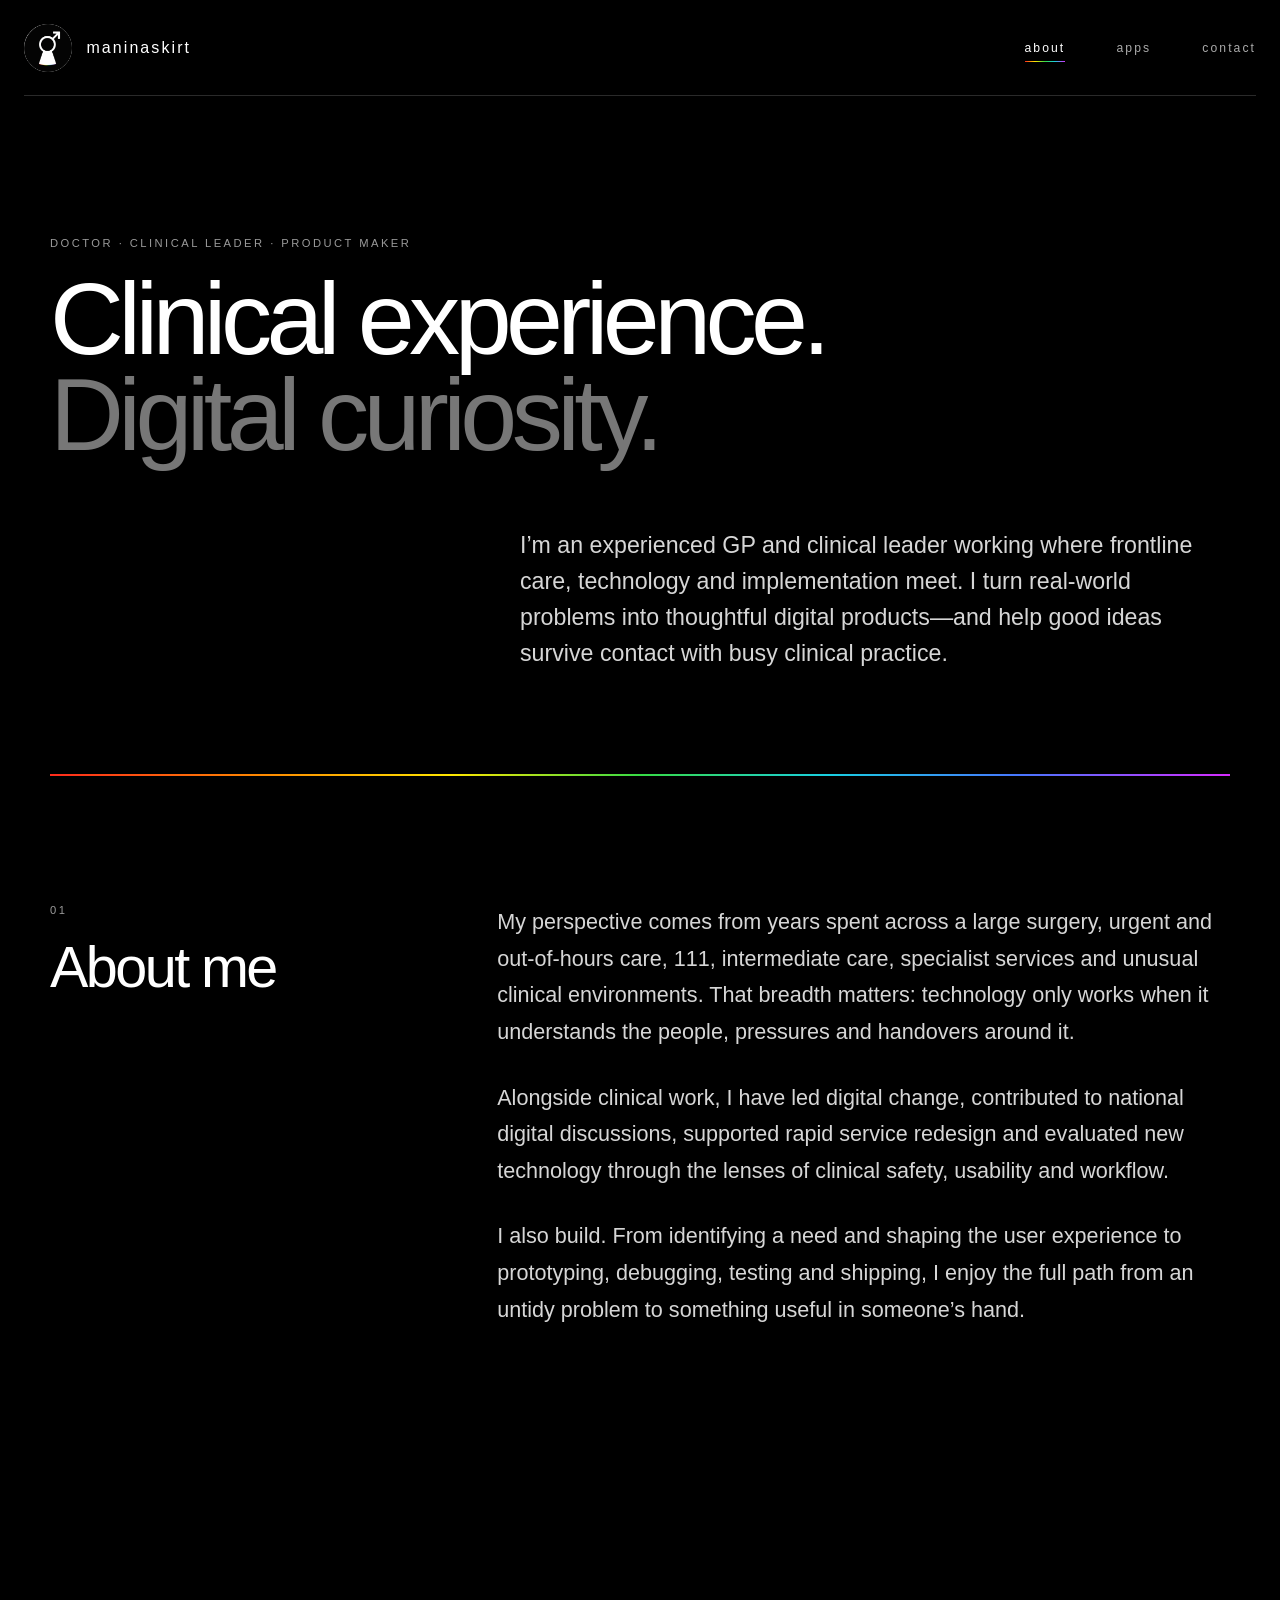
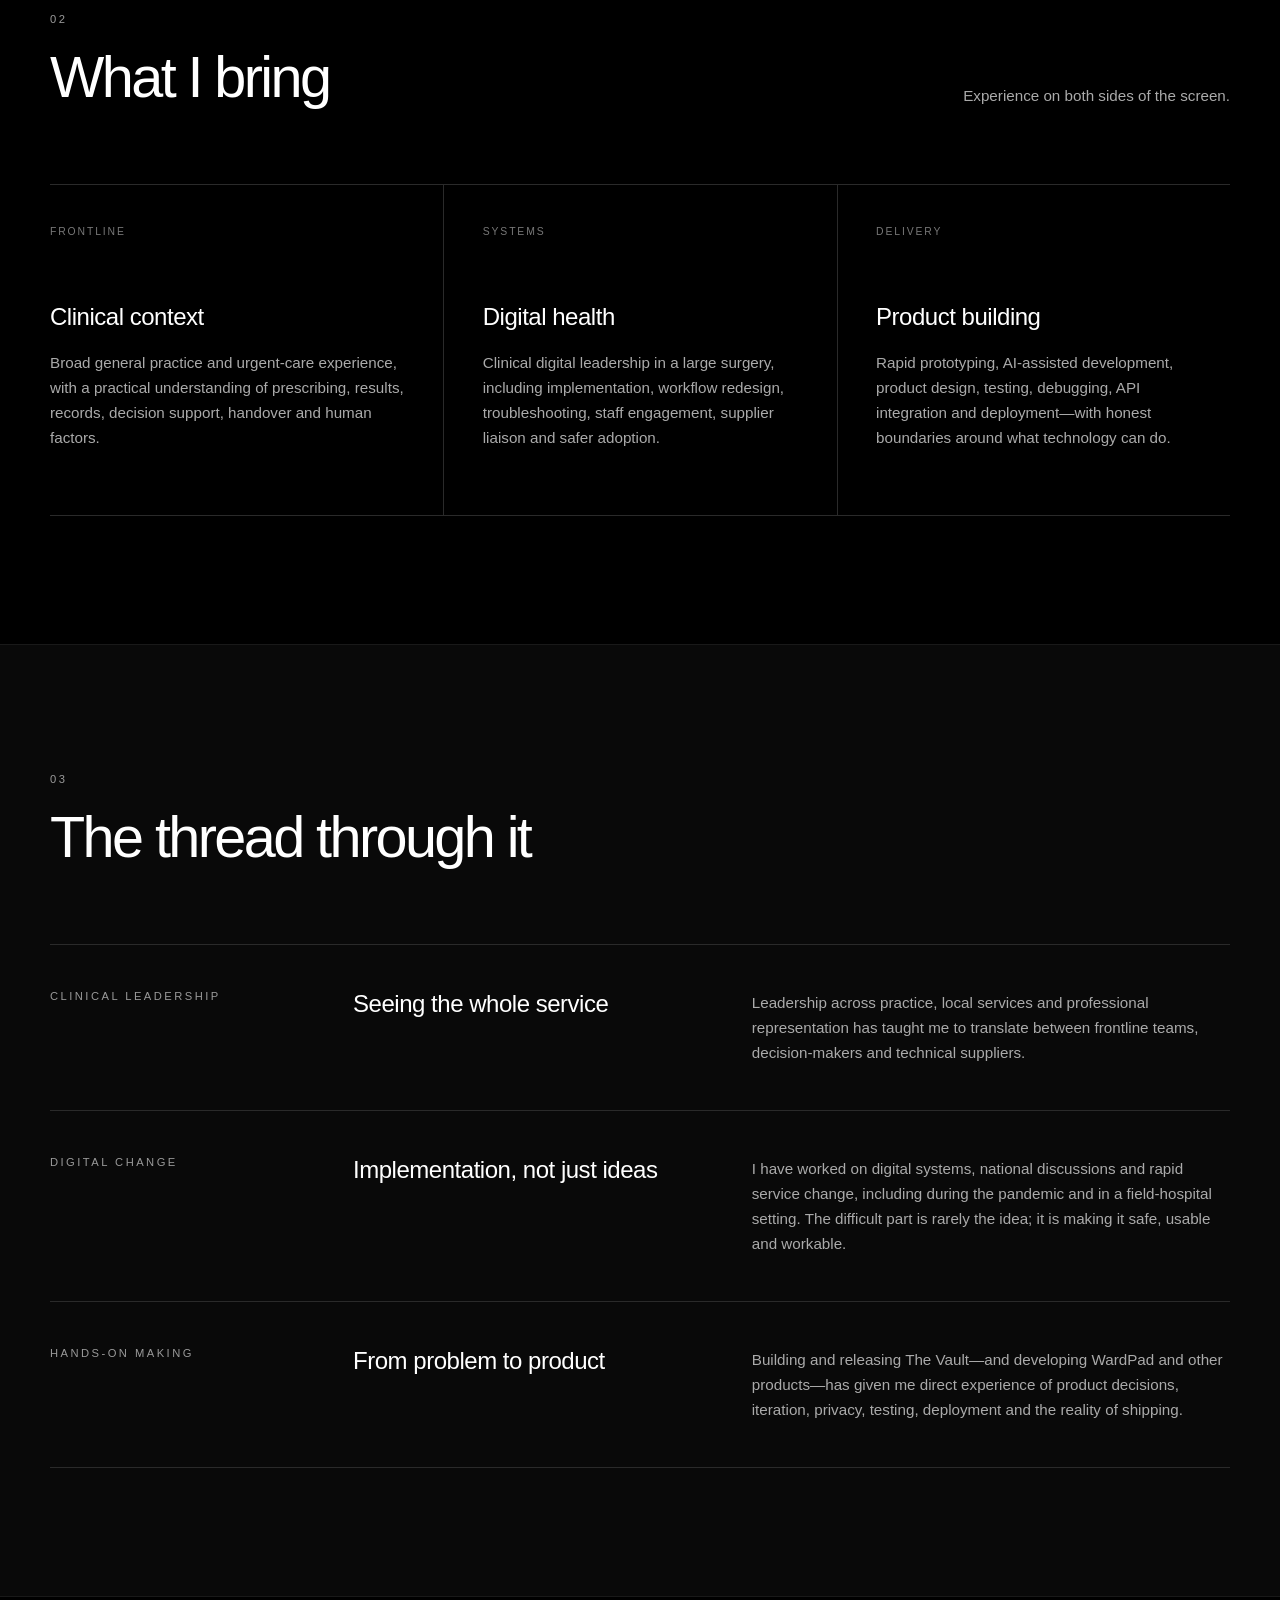
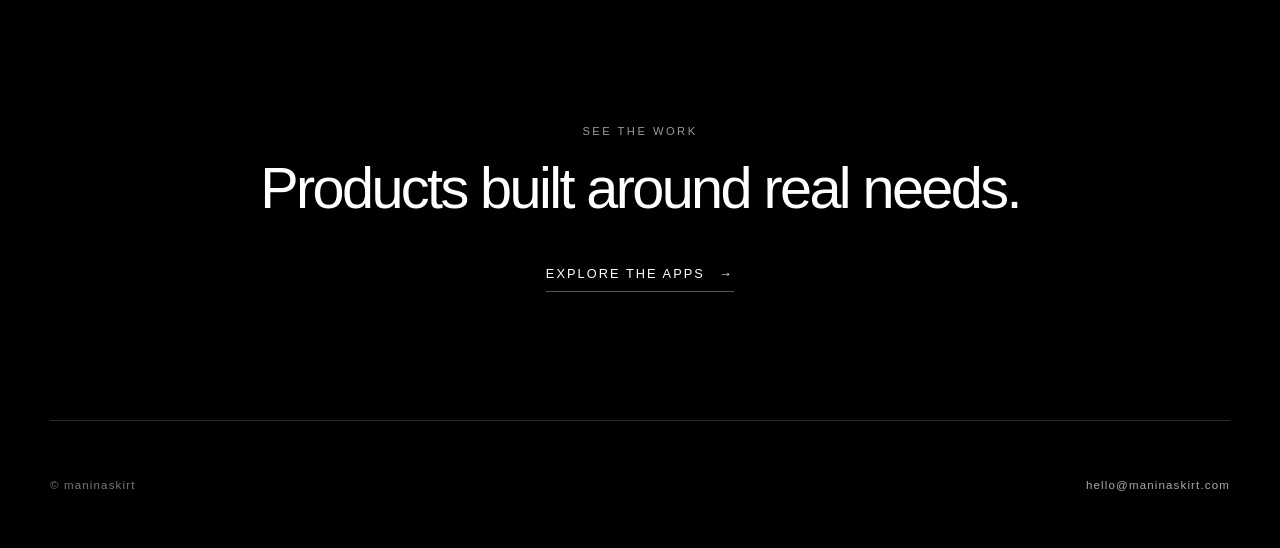
==== about/index.html @ 8af5680a "Build maninaskirt portfolio site" ====
<!doctype html>
<html lang="en">
  <head>
    <meta charset="utf-8">
    <meta name="viewport" content="width=device-width, initial-scale=1">
    <meta name="theme-color" content="#000000">
    <meta name="description" content="About Man in a Skirt — a GP, clinical leader and hands-on digital product maker.">
    <title>About — maninaskirt</title>
    <link rel="icon" href="/favicon.ico" sizes="any">
    <link rel="stylesheet" href="/styles.css">
  </head>
  <body class="site-body">
    <header class="site-header">
      <a class="brand" href="/" aria-label="Man in a Skirt home">
        <img src="/assets/logo.png" width="52" height="52" alt="">
        <span>maninaskirt</span>
      </a>
      <nav class="site-nav" aria-label="Main navigation">
        <a href="/about/" aria-current="page">about</a>
        <a href="/apps/">apps</a>
        <a href="/contact/">contact</a>
      </nav>
    </header>

    <main>
      <section class="hero page-shell">
        <p class="eyebrow">doctor · clinical leader · product maker</p>
        <h1>Clinical experience.<br><span>Digital curiosity.</span></h1>
        <p class="hero-copy">I’m an experienced GP and clinical leader working where frontline care, technology and implementation meet. I turn real-world problems into thoughtful digital products—and help good ideas survive contact with busy clinical practice.</p>
      </section>

      <div class="page-shell">
        <div class="rainbow-ribbon wide-ribbon" aria-hidden="true"></div>
      </div>

      <section class="intro-grid page-shell section-space" aria-labelledby="about-heading">
        <div>
          <p class="section-number">01</p>
          <h2 id="about-heading">About me</h2>
        </div>
        <div class="prose large-prose">
          <p>My perspective comes from years spent across a large surgery, urgent and out-of-hours care, 111, intermediate care, specialist services and unusual clinical environments. That breadth matters: technology only works when it understands the people, pressures and handovers around it.</p>
          <p>Alongside clinical work, I have led digital change, contributed to national digital discussions, supported rapid service redesign and evaluated new technology through the lenses of clinical safety, usability and workflow.</p>
          <p>I also build. From identifying a need and shaping the user experience to prototyping, debugging, testing and shipping, I enjoy the full path from an untidy problem to something useful in someone’s hand.</p>
        </div>
      </section>

      <section class="page-shell section-space" aria-labelledby="work-heading">
        <div class="section-heading">
          <div>
            <p class="section-number">02</p>
            <h2 id="work-heading">What I bring</h2>
          </div>
          <p>Experience on both sides of the screen.</p>
        </div>

        <div class="capability-grid">
          <article class="capability-card">
            <span>frontline</span>
            <h3>Clinical context</h3>
            <p>Broad general practice and urgent-care experience, with a practical understanding of prescribing, results, records, decision support, handover and human factors.</p>
          </article>
          <article class="capability-card">
            <span>systems</span>
            <h3>Digital health</h3>
            <p>Clinical digital leadership in a large surgery, including implementation, workflow redesign, troubleshooting, staff engagement, supplier liaison and safer adoption.</p>
          </article>
          <article class="capability-card">
            <span>delivery</span>
            <h3>Product building</h3>
            <p>Rapid prototyping, AI-assisted development, product design, testing, debugging, API integration and deployment—with honest boundaries around what technology can do.</p>
          </article>
        </div>
      </section>

      <section class="story-section section-space" aria-labelledby="story-heading">
        <div class="page-shell">
          <div class="section-heading">
            <div>
              <p class="section-number">03</p>
              <h2 id="story-heading">The thread through it</h2>
            </div>
          </div>

          <div class="story-list">
            <article>
              <p class="story-label">clinical leadership</p>
              <h3>Seeing the whole service</h3>
              <p>Leadership across practice, local services and professional representation has taught me to translate between frontline teams, decision-makers and technical suppliers.</p>
            </article>
            <article>
              <p class="story-label">digital change</p>
              <h3>Implementation, not just ideas</h3>
              <p>I have worked on digital systems, national discussions and rapid service change, including during the pandemic and in a field-hospital setting. The difficult part is rarely the idea; it is making it safe, usable and workable.</p>
            </article>
            <article>
              <p class="story-label">hands-on making</p>
              <h3>From problem to product</h3>
              <p>Building and releasing The Vault—and developing WardPad and other products—has given me direct experience of product decisions, iteration, privacy, testing, deployment and the reality of shipping.</p>
            </article>
          </div>
        </div>
      </section>

      <section class="cta page-shell section-space">
        <p class="eyebrow">see the work</p>
        <h2>Products built around real needs.</h2>
        <a class="text-link" href="/apps/">explore the apps <span aria-hidden="true">→</span></a>
      </section>
    </main>

    <footer class="site-footer page-shell">
      <span>© maninaskirt</span>
      <a href="mailto:hello@maninaskirt.com">hello@maninaskirt.com</a>
    </footer>
  </body>
</html>
---- styles.css ----
:root {
  color-scheme: dark;
  font-family: "Helvetica Neue", Helvetica, Arial, sans-serif;
  background: #000;
  color: #fff;
  font-synthesis: none;
  --black: #000;
  --near-black: #090909;
  --panel: #101010;
  --line: #2a2a2a;
  --muted: #aaa;
  --soft: #d6d6d6;
}

* {
  box-sizing: border-box;
}

html {
  min-height: 100%;
  margin: 0;
  background: var(--black);
  scroll-behavior: smooth;
}

body {
  min-height: 100svh;
  margin: 0;
  overflow-x: hidden;
  background: var(--black);
  color: #fff;
}

img {
  max-width: 100%;
}

a {
  color: inherit;
}

button,
input,
textarea {
  font: inherit;
}

a:focus-visible,
button:focus-visible,
input:focus-visible,
textarea:focus-visible {
  outline: 2px solid #39d7d9;
  outline-offset: 4px;
}

.landing-body {
  display: grid;
  place-items: center;
}

.holding-page {
  width: min(84vw, 44rem);
  display: flex;
  flex-direction: column;
  align-items: center;
  padding: clamp(3rem, 8vh, 7rem) 0;
  text-align: center;
}

.logo {
  width: clamp(9rem, 24vw, 13rem);
  height: auto;
  display: block;
  border-radius: 50%;
}

.landing-title {
  margin: clamp(2rem, 5vh, 3.5rem) 0 0;
  font-size: clamp(2.4rem, 8.2vw, 5.6rem);
  font-weight: 300;
  line-height: 1;
  letter-spacing: 0.12em;
  text-indent: 0.12em;
}

.rainbow-ribbon {
  width: 100%;
  height: 2px;
  margin-top: clamp(1.5rem, 3.5vh, 2.4rem);
  background: linear-gradient(90deg, #ff2b1c 0%, #ff8a00 18%, #ffe600 34%, #37db45 50%, #19cfe2 66%, #4777ff 82%, #d72cff 100%);
}

.enter-button {
  min-width: 9.5rem;
  margin-top: clamp(1.6rem, 4vh, 2.5rem);
  border: 1px solid #6f6f6f;
  border-radius: 999px;
  padding: 0.8rem 1.8rem;
  color: #fff;
  text-decoration: none;
  font-size: 0.86rem;
  font-weight: 400;
  line-height: 1;
  letter-spacing: 0.32em;
  text-indent: 0.32em;
  text-transform: lowercase;
  transition: color 180ms ease, background 180ms ease, border-color 180ms ease;
}

.enter-button:hover {
  border-color: #fff;
  background: #fff;
  color: #000;
}

.page-shell {
  width: min(1180px, calc(100% - 3rem));
  margin-inline: auto;
}

.site-header {
  width: min(1280px, calc(100% - 3rem));
  min-height: 6rem;
  display: flex;
  align-items: center;
  justify-content: space-between;
  gap: 2rem;
  margin-inline: auto;
  border-bottom: 1px solid var(--line);
}

.brand {
  display: inline-flex;
  align-items: center;
  gap: 0.9rem;
  color: #fff;
  text-decoration: none;
}

.brand img {
  width: 3rem;
  height: 3rem;
  border-radius: 50%;
}

.brand span {
  font-size: 1rem;
  font-weight: 300;
  letter-spacing: 0.13em;
}

.site-nav {
  display: flex;
  gap: clamp(1.3rem, 4vw, 3.4rem);
}

.site-nav a {
  position: relative;
  padding: 1rem 0;
  color: var(--muted);
  text-decoration: none;
  font-size: 0.76rem;
  letter-spacing: 0.17em;
  text-transform: lowercase;
}

.site-nav a:hover,
.site-nav a[aria-current="page"] {
  color: #fff;
}

.site-nav a[aria-current="page"]::after {
  position: absolute;
  right: 0;
  bottom: 0.55rem;
  left: 0;
  height: 1px;
  background: linear-gradient(90deg, #ff2b1c, #ffe600, #37db45, #19cfe2, #d72cff);
  content: "";
}

.hero {
  padding-top: clamp(5rem, 11vw, 9rem);
  padding-bottom: clamp(4rem, 8vw, 7rem);
}

.compact-hero {
  padding-bottom: clamp(2rem, 5vw, 4rem);
}

.eyebrow,
.section-number,
.story-label,
.app-kicker {
  margin: 0 0 1.4rem;
  color: #9a9a9a;
  font-size: 0.7rem;
  font-weight: 500;
  letter-spacing: 0.22em;
  text-transform: uppercase;
}

.hero h1,
.contact-intro h1 {
  max-width: 1050px;
  margin: 0;
  font-size: clamp(3rem, 8vw, 7.6rem);
  font-weight: 200;
  line-height: 0.94;
  letter-spacing: -0.055em;
}

.hero h1 span,
.contact-intro h1 span {
  color: #777;
}

.hero-copy {
  max-width: 710px;
  margin: clamp(2.4rem, 5vw, 4.5rem) 0 0 auto;
  color: var(--soft);
  font-size: clamp(1.1rem, 2vw, 1.45rem);
  font-weight: 300;
  line-height: 1.55;
}

.wide-ribbon {
  margin: 0;
}

.section-space {
  padding-top: clamp(5rem, 10vw, 9rem);
  padding-bottom: clamp(5rem, 10vw, 9rem);
}

.intro-grid {
  display: grid;
  grid-template-columns: minmax(200px, 0.8fr) minmax(0, 1.7fr);
  gap: clamp(3rem, 8vw, 8rem);
}

.intro-grid h2,
.section-heading h2,
.cta h2 {
  margin: 0;
  font-size: clamp(2rem, 4.5vw, 4.2rem);
  font-weight: 250;
  line-height: 1.04;
  letter-spacing: -0.045em;
}

.prose p {
  margin: 0 0 1.8rem;
  color: var(--soft);
  font-weight: 300;
  line-height: 1.7;
}

.large-prose p {
  font-size: clamp(1.05rem, 1.8vw, 1.35rem);
}

.section-heading {
  display: flex;
  align-items: flex-end;
  justify-content: space-between;
  gap: 3rem;
  margin-bottom: clamp(2.5rem, 6vw, 5rem);
}

.section-heading > p {
  max-width: 360px;
  margin: 0;
  color: var(--muted);
  font-size: 0.95rem;
  line-height: 1.5;
  text-align: right;
}

.capability-grid {
  display: grid;
  grid-template-columns: repeat(3, 1fr);
  border-top: 1px solid var(--line);
  border-bottom: 1px solid var(--line);
}

.capability-card {
  min-height: 330px;
  padding: 2.2rem clamp(1.5rem, 3vw, 2.6rem) 2.6rem 0;
}

.capability-card + .capability-card {
  border-left: 1px solid var(--line);
  padding-left: clamp(1.5rem, 3vw, 2.6rem);
}

.capability-card span {
  color: #777;
  font-size: 0.65rem;
  letter-spacing: 0.18em;
  text-transform: uppercase;
}

.capability-card h3,
.story-list h3,
.development-card h3 {
  margin: 4rem 0 1.2rem;
  font-size: 1.5rem;
  font-weight: 350;
  letter-spacing: -0.02em;
}

.capability-card p,
.story-list article > p:last-child,
.development-card > p {
  margin: 0;
  color: var(--muted);
  font-size: 0.95rem;
  line-height: 1.65;
}

.story-section,
.development-section {
  background: var(--near-black);
  border-top: 1px solid #191919;
  border-bottom: 1px solid #191919;
}

.story-list {
  border-top: 1px solid var(--line);
}

.story-list article {
  display: grid;
  grid-template-columns: 0.8fr 1.1fr 1.5fr;
  gap: 3rem;
  align-items: start;
  padding: 2.8rem 0;
  border-bottom: 1px solid var(--line);
}

.story-list .story-label,
.story-list h3 {
  margin: 0;
}

.cta {
  text-align: center;
}

.text-link {
  display: inline-flex;
  gap: 0.9rem;
  align-items: center;
  margin-top: 2.5rem;
  border-bottom: 1px solid #555;
  padding: 0.4rem 0 0.65rem;
  color: #fff;
  text-decoration: none;
  font-size: 0.8rem;
  letter-spacing: 0.16em;
  text-transform: uppercase;
}

.text-link span {
  transition: transform 180ms ease;
}

.text-link:hover span {
  transform: translateX(0.35rem);
}

.site-footer {
  min-height: 8rem;
  display: flex;
  align-items: center;
  justify-content: space-between;
  gap: 2rem;
  border-top: 1px solid var(--line);
  color: #777;
  font-size: 0.72rem;
  letter-spacing: 0.1em;
}

.site-footer a {
  color: #aaa;
  text-decoration: none;
}

.release-heading {
  align-items: center;
}

.status {
  display: inline-flex;
  align-items: center;
  width: fit-content;
  border: 1px solid #444;
  border-radius: 999px;
  padding: 0.45rem 0.7rem;
  color: #aaa;
  font-size: 0.58rem;
  font-style: normal;
  font-weight: 600;
  letter-spacing: 0.13em;
  text-transform: uppercase;
}

.status-live {
  border-color: #356b45;
  color: #73db91;
}

.status-live::before {
  width: 0.42rem;
  height: 0.42rem;
  margin-right: 0.45rem;
  border-radius: 50%;
  background: #73db91;
  box-shadow: 0 0 12px #73db91;
  content: "";
}

.featured-app {
  display: grid;
  grid-template-columns: minmax(300px, 0.8fr) minmax(420px, 1.4fr);
  gap: clamp(3rem, 7vw, 7rem);
  align-items: center;
}

.app-icon {
  width: 5.2rem;
  height: 5.2rem;
  flex: 0 0 auto;
  border-radius: 22%;
  object-fit: cover;
}

.app-icon-large {
  width: clamp(7rem, 12vw, 9.5rem);
  height: clamp(7rem, 12vw, 9.5rem);
  margin-bottom: 2.5rem;
}

.app-kicker {
  color: #fff;
}

.featured-copy h3 {
  max-width: 510px;
  margin: 0 0 1.6rem;
  font-size: clamp(2.1rem, 4vw, 3.7rem);
  font-weight: 250;
  line-height: 1.05;
  letter-spacing: -0.045em;
}

.featured-copy > p:last-of-type {
  max-width: 520px;
  margin: 0;
  color: var(--muted);
  font-size: 1rem;
  line-height: 1.65;
}

.button-row {
  display: flex;
  flex-wrap: wrap;
  gap: 0.8rem;
  margin-top: 2.2rem;
}

.primary-button,
.secondary-button {
  display: inline-flex;
  align-items: center;
  justify-content: center;
  min-height: 3rem;
  border-radius: 999px;
  padding: 0.85rem 1.35rem;
  text-decoration: none;
  font-size: 0.72rem;
  font-weight: 600;
  letter-spacing: 0.1em;
  text-transform: uppercase;
  cursor: pointer;
}

.primary-button {
  border: 1px solid #fff;
  background: #fff;
  color: #000;
}

.primary-button:hover {
  background: #dcdcdc;
}

.secondary-button {
  border: 1px solid #555;
  color: #fff;
}

.secondary-button:hover {
  border-color: #fff;
}

figure {
  margin: 0;
}

.product-shot {
  overflow: hidden;
  border: 1px solid #272727;
  border-radius: 1.8rem;
  background: #0d1510;
}

.product-shot img {
  width: 100%;
  display: block;
}

.product-shot figcaption,
.mini-shot figcaption {
  padding: 1rem 1.2rem;
  color: #777;
  font-size: 0.64rem;
  letter-spacing: 0.12em;
  text-transform: uppercase;
}

.development-grid {
  display: grid;
  grid-template-columns: repeat(3, 1fr);
  gap: 1rem;
}

.development-card {
  min-width: 0;
  display: flex;
  flex-direction: column;
  border: 1px solid var(--line);
  border-radius: 1.2rem;
  padding: clamp(1.3rem, 2.5vw, 2rem);
  background: #0d0d0d;
}

.app-card-heading {
  display: flex;
  align-items: center;
  gap: 1.2rem;
}

.app-card-heading h3 {
  margin: 0.8rem 0 0;
}

.development-card > p {
  min-height: 8rem;
  margin: 2rem 0;
}

.mini-shot,
.concept-panel {
  min-height: 220px;
  margin-top: auto;
  overflow: hidden;
  border: 1px solid #282828;
  border-radius: 0.8rem;
  background: #080808;
}

.portrait-shot {
  max-height: 280px;
}

.portrait-shot img {
  width: 100%;
  display: block;
  transform: translateY(-2%);
}

.concept-panel {
  display: flex;
  flex-direction: column;
  justify-content: center;
  padding: 1.4rem;
  font-family: ui-monospace, SFMono-Regular, Menlo, monospace;
}

.concept-panel > span {
  margin-bottom: 1.2rem;
  color: #777;
  font-size: 0.62rem;
  letter-spacing: 0.15em;
}

.concept-panel > strong {
  font-size: clamp(1.1rem, 2vw, 1.5rem);
  font-weight: 500;
}

.concept-panel > div {
  display: flex;
  align-items: center;
  justify-content: space-between;
  gap: 1rem;
  margin-top: 2rem;
  border-top: 1px solid #333;
  padding-top: 1rem;
}

.concept-panel b {
  font-size: 1.7rem;
}

.concept-panel em {
  font-size: 0.62rem;
  font-style: normal;
  letter-spacing: 0.08em;
}

.destination-concept {
  background: #020202;
  color: #f5f5f5;
}

.destination-concept em {
  color: #39d7d9;
}

.cockpit-concept {
  border-color: #203646;
  background: linear-gradient(145deg, #101e2a, #071018);
  color: #edf6f8;
}

.cockpit-concept strong,
.cockpit-concept b,
.cockpit-concept em {
  color: #5ff4dc;
}

.msfs-icon {
  border: 1px solid #27515a;
  background: #071018;
}

.contact-layout {
  min-height: calc(100svh - 6rem);
  display: grid;
  grid-template-columns: 0.9fr 1.1fr;
  gap: clamp(4rem, 10vw, 10rem);
  align-items: center;
  padding-top: clamp(4rem, 8vw, 7rem);
  padding-bottom: clamp(5rem, 10vw, 9rem);
}

.contact-intro h1 {
  font-size: clamp(3.4rem, 7.5vw, 6.7rem);
}

.contact-intro > p:last-child {
  max-width: 480px;
  margin: 2.5rem 0 0;
  color: var(--muted);
  font-size: 1.05rem;
  line-height: 1.65;
}

.contact-form {
  display: grid;
  gap: 1.4rem;
  border: 1px solid var(--line);
  border-radius: 1.4rem;
  padding: clamp(1.4rem, 4vw, 3rem);
  background: var(--near-black);
}

.field-pair {
  display: grid;
  grid-template-columns: 1fr 1fr;
  gap: 1rem;
}

.contact-form label {
  display: grid;
  gap: 0.65rem;
}

.contact-form label span {
  color: #888;
  font-size: 0.64rem;
  letter-spacing: 0.16em;
  text-transform: uppercase;
}

.contact-form input,
.contact-form textarea {
  width: 100%;
  border: 0;
  border-bottom: 1px solid #444;
  border-radius: 0;
  padding: 0.7rem 0.2rem 0.9rem;
  background: transparent;
  color: #fff;
  resize: vertical;
}

.contact-form input:focus,
.contact-form textarea:focus {
  border-color: #fff;
  outline: 0;
}

.form-button {
  width: fit-content;
  margin-top: 0.6rem;
}

.form-note {
  margin: 0;
  color: #707070;
  font-size: 0.72rem;
  line-height: 1.5;
}

.direct-email {
  padding: clamp(4rem, 9vw, 8rem) 0;
  background: #fff;
  color: #000;
  text-align: center;
}

.direct-email p {
  margin: 0 0 1rem;
  color: #666;
  font-size: 0.68rem;
  letter-spacing: 0.16em;
  text-transform: uppercase;
}

.direct-email a {
  font-size: clamp(1.5rem, 5vw, 4.5rem);
  font-weight: 250;
  letter-spacing: -0.04em;
  text-decoration: none;
}

@media (max-width: 900px) {
  .intro-grid,
  .featured-app,
  .contact-layout {
    grid-template-columns: 1fr;
  }

  .capability-grid,
  .development-grid {
    grid-template-columns: 1fr;
  }

  .capability-card {
    min-height: 0;
    padding: 2.4rem 0;
  }

  .capability-card + .capability-card {
    border-top: 1px solid var(--line);
    border-left: 0;
    padding-left: 0;
  }

  .capability-card h3 {
    margin-top: 2.6rem;
  }

  .story-list article {
    grid-template-columns: 0.65fr 1fr 1.4fr;
    gap: 1.5rem;
  }

  .featured-app {
    gap: 4rem;
  }

  .development-card > p {
    min-height: 0;
  }

  .portrait-shot {
    max-height: 390px;
  }

  .contact-layout {
    min-height: auto;
  }
}

@media (max-width: 620px) {
  .page-shell,
  .site-header {
    width: min(100% - 2rem, 1180px);
  }

  .site-header {
    min-height: 8rem;
    flex-direction: column;
    justify-content: center;
    gap: 0.15rem;
    padding: 1rem 0;
  }

  .site-nav {
    width: 100%;
    justify-content: center;
  }

  .brand img {
    width: 2.5rem;
    height: 2.5rem;
  }

  .hero {
    padding-top: 4.5rem;
  }

  .hero-copy {
    margin-left: 0;
  }

  .section-heading {
    display: block;
  }

  .section-heading > p {
    margin-top: 1.3rem;
    text-align: left;
  }

  .story-list article {
    grid-template-columns: 1fr;
    gap: 1rem;
  }

  .story-list h3 {
    font-size: 1.35rem;
  }

  .field-pair {
    grid-template-columns: 1fr;
  }

  .site-footer {
    min-height: 7rem;
    flex-direction: column;
    justify-content: center;
    gap: 0.8rem;
  }

  .button-row,
  .button-row a,
  .form-button {
    width: 100%;
  }

  .development-card {
    padding: 1.3rem;
  }

  .app-icon {
    width: 4.4rem;
    height: 4.4rem;
  }
}

@media (max-width: 36rem) {
  .holding-page {
    width: min(82vw, 28rem);
  }

  .landing-title {
    font-size: clamp(2rem, 10.8vw, 3.4rem);
    letter-spacing: 0.08em;
    text-indent: 0.08em;
  }
}

@media (prefers-reduced-motion: reduce) {
  *,
  *::before,
  *::after {
    scroll-behavior: auto !important;
    transition: none !important;
  }
}
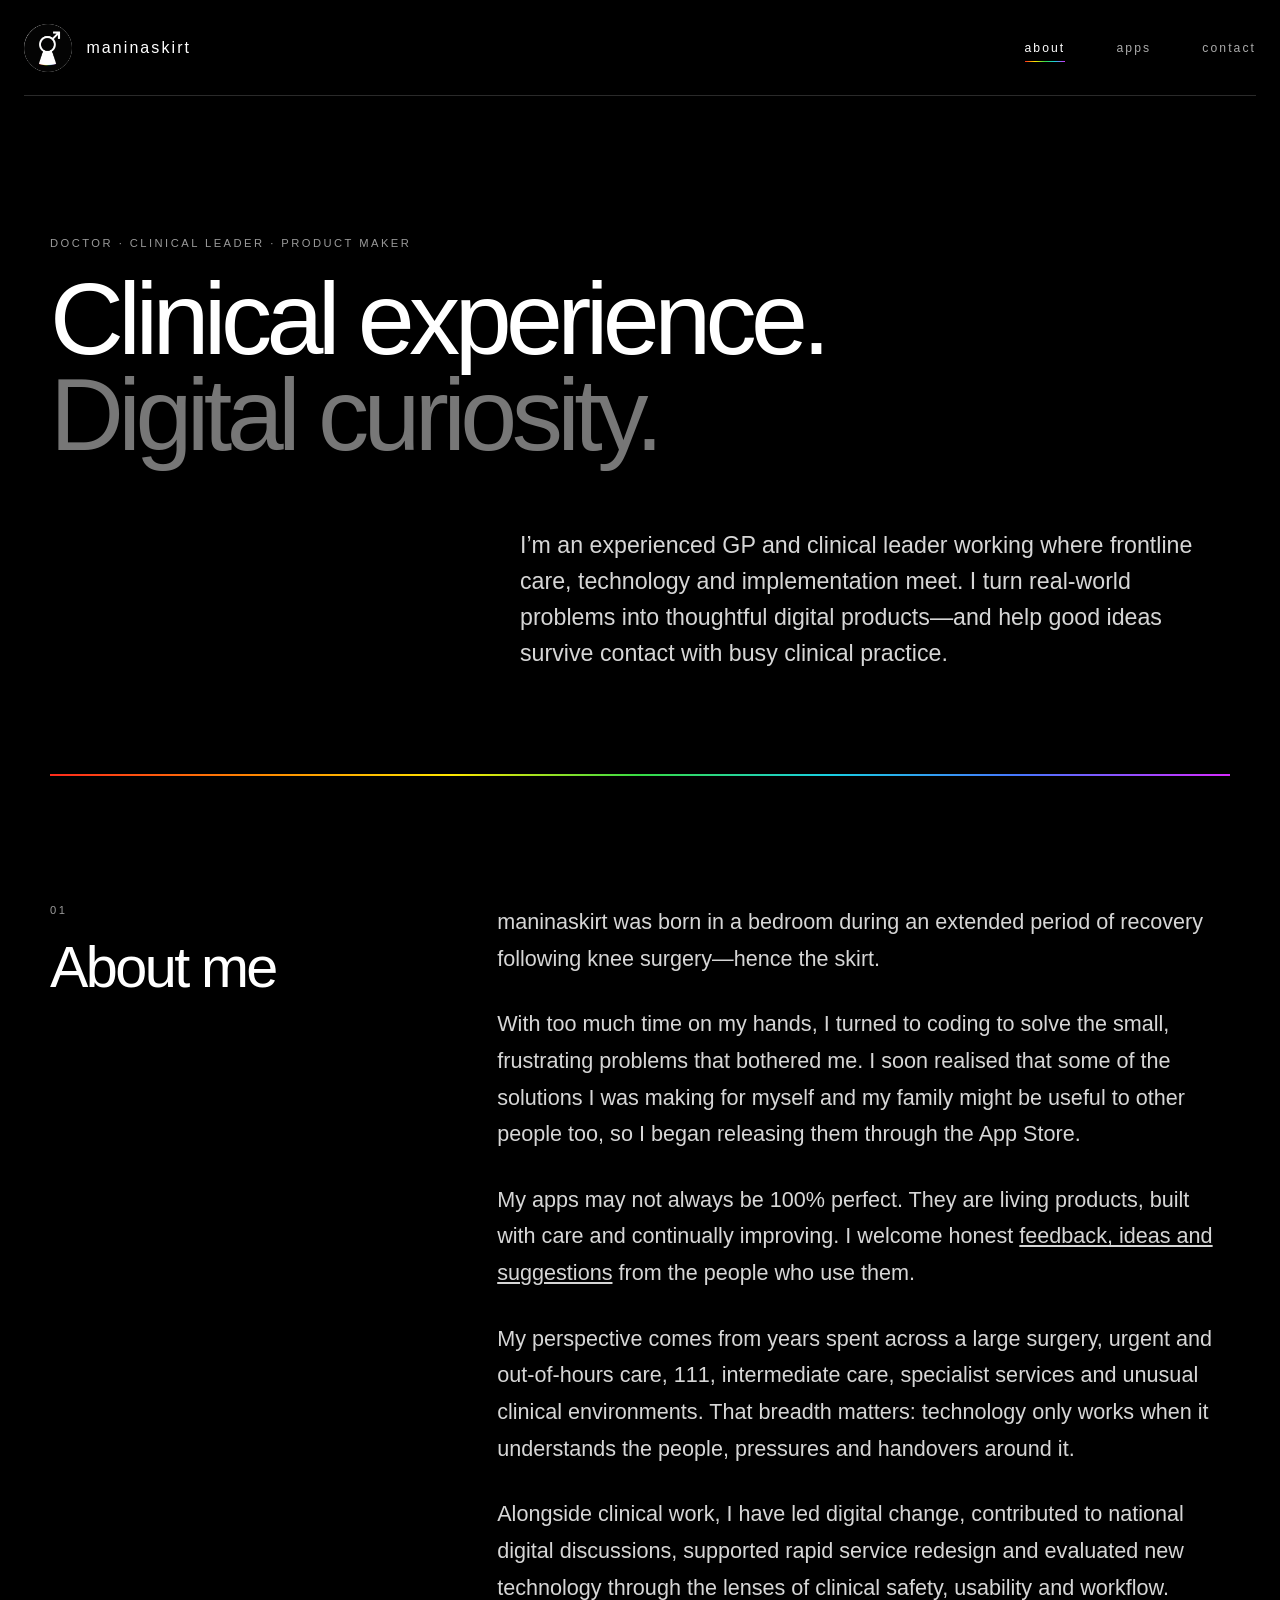
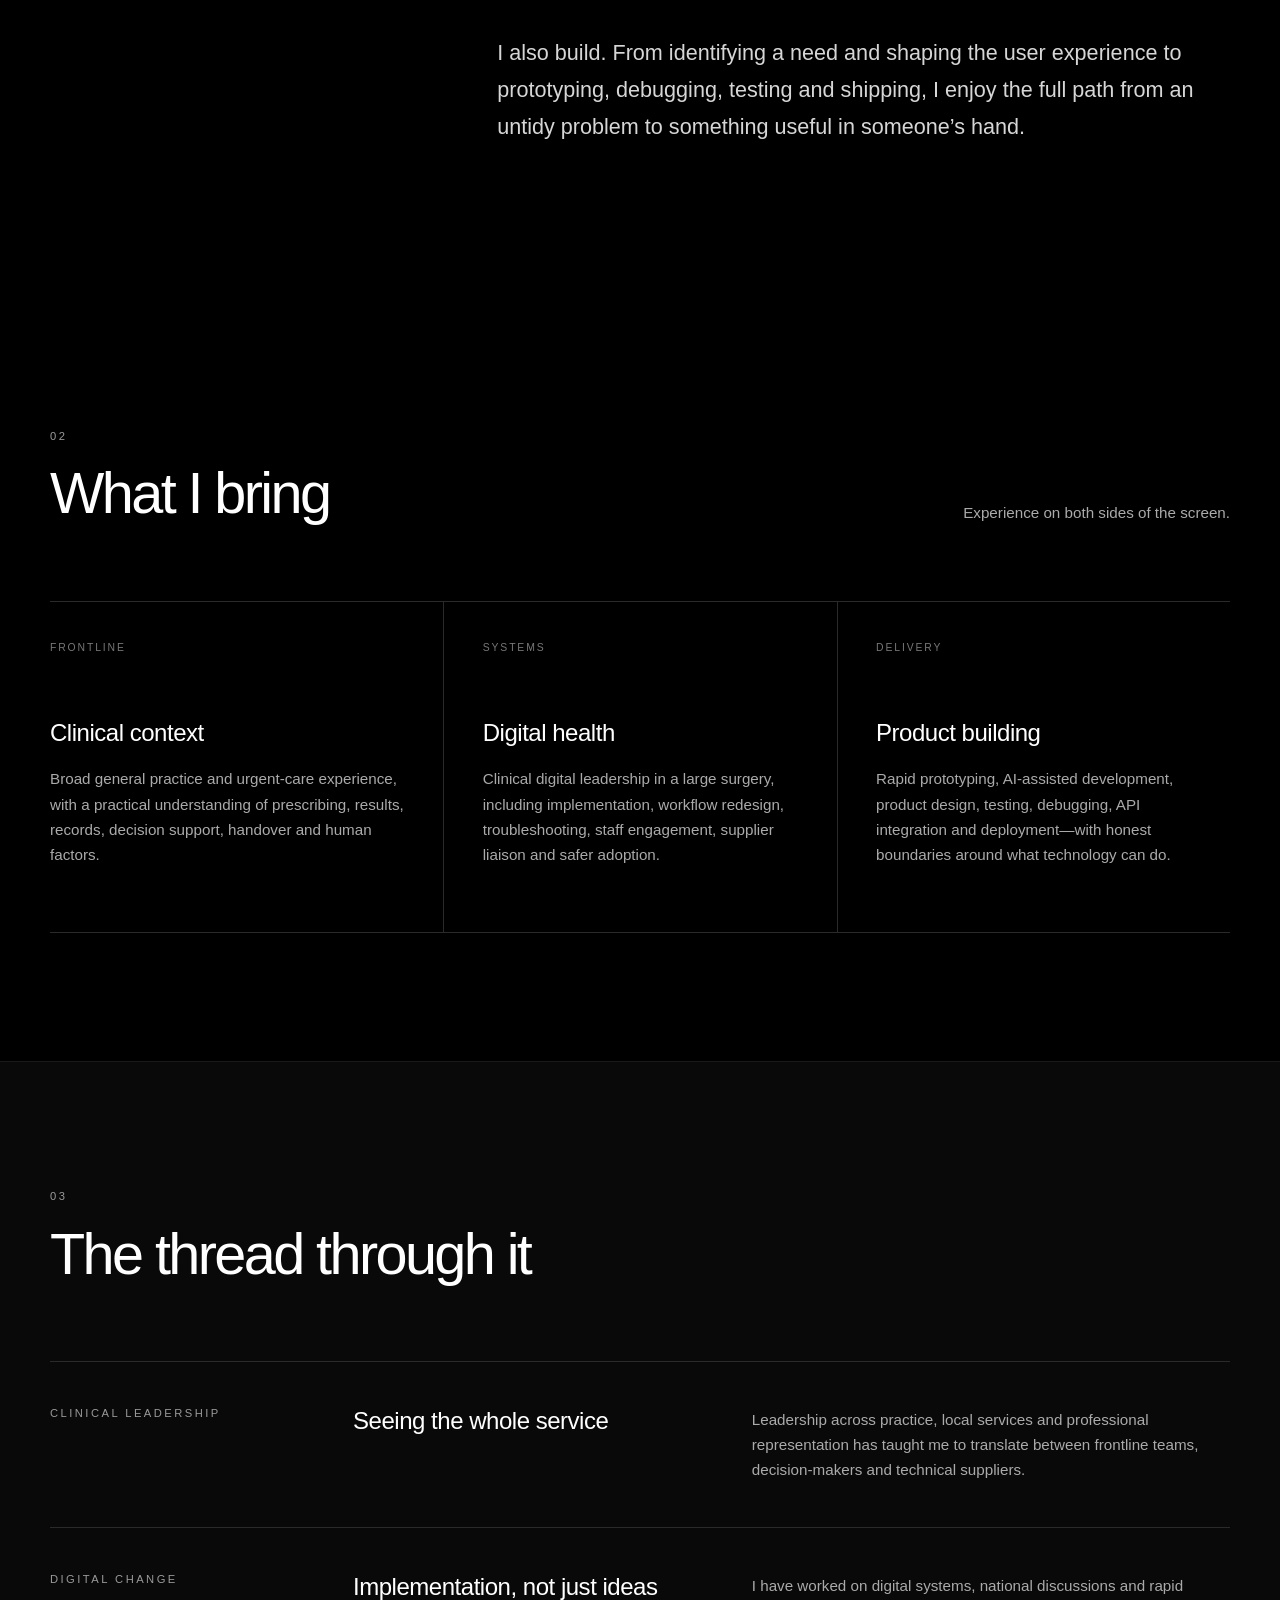
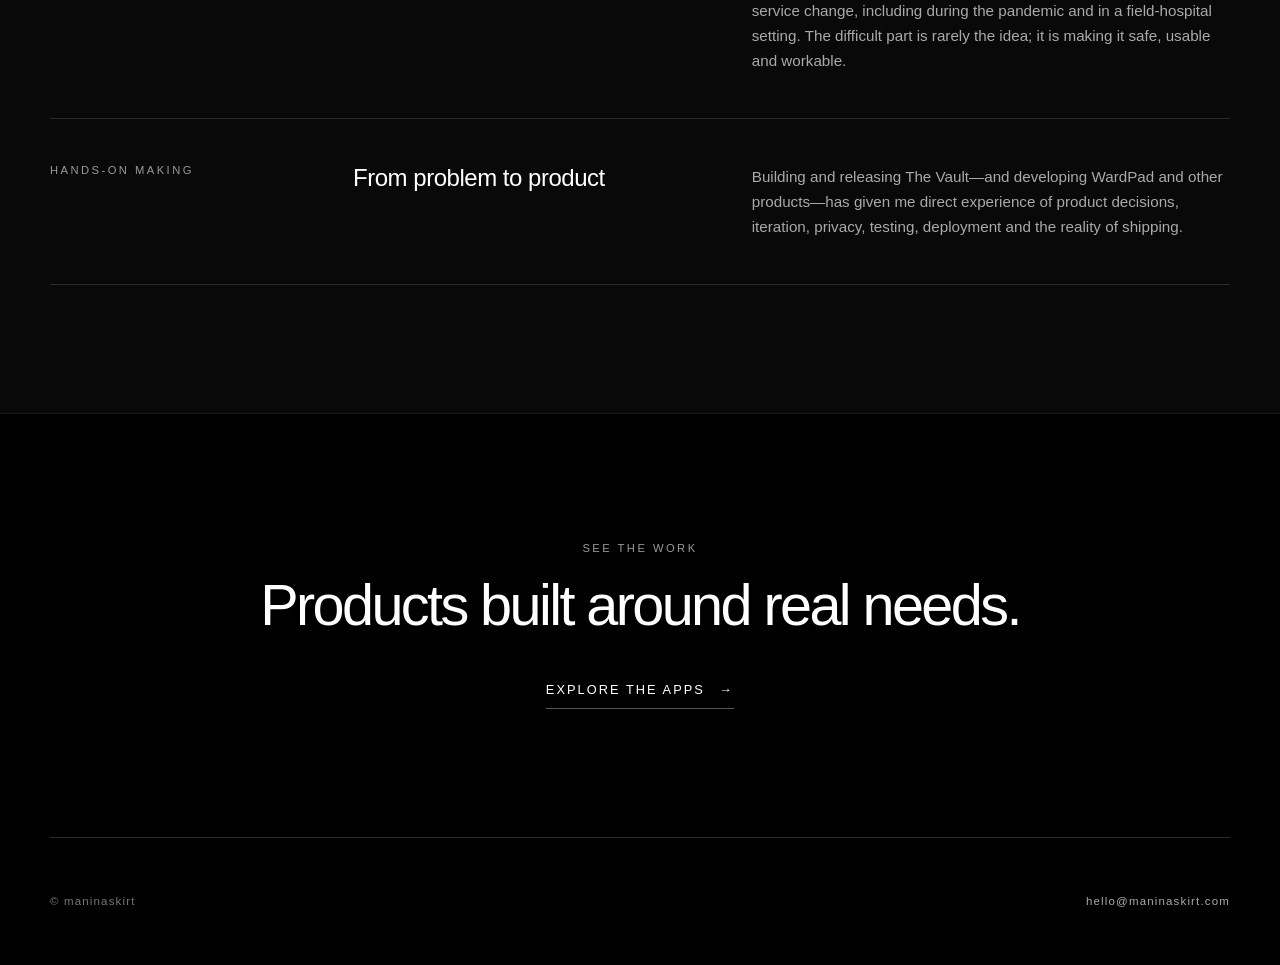
==== commit 8b537407: "Add maninaskirt origin story" ====
--- a/about/index.html
+++ b/about/index.html
@@ -39,6 +39,9 @@
           <h2 id="about-heading">About me</h2>
         </div>
         <div class="prose large-prose">
+          <p>maninaskirt was born in a bedroom during an extended period of recovery following knee surgery—hence the skirt.</p>
+          <p>With too much time on my hands, I turned to coding to solve the small, frustrating problems that bothered me. I soon realised that some of the solutions I was making for myself and my family might be useful to other people too, so I began releasing them through the App Store.</p>
+          <p>My apps may not always be 100% perfect. They are living products, built with care and continually improving. I welcome honest <a href="/contact/">feedback, ideas and suggestions</a> from the people who use them.</p>
           <p>My perspective comes from years spent across a large surgery, urgent and out-of-hours care, 111, intermediate care, specialist services and unusual clinical environments. That breadth matters: technology only works when it understands the people, pressures and handovers around it.</p>
           <p>Alongside clinical work, I have led digital change, contributed to national digital discussions, supported rapid service redesign and evaluated new technology through the lenses of clinical safety, usability and workflow.</p>
           <p>I also build. From identifying a need and shaping the user experience to prototyping, debugging, testing and shipping, I enjoy the full path from an untidy problem to something useful in someone’s hand.</p>
--- a/styles.css
+++ b/styles.css
@@ -33,6 +33,7 @@
 
 img {
   max-width: 100%;
+  height: auto;
 }
 
 a {
@@ -421,6 +422,21 @@
   content: "";
 }
 
+.status-going-live {
+  border-color: #28767a;
+  color: #63e5e8;
+}
+
+.status-going-live::before {
+  width: 0.42rem;
+  height: 0.42rem;
+  margin-right: 0.45rem;
+  border-radius: 50%;
+  background: #63e5e8;
+  box-shadow: 0 0 12px rgba(99, 229, 232, 0.72);
+  content: "";
+}
+
 .featured-app {
   display: grid;
   grid-template-columns: minmax(300px, 0.8fr) minmax(420px, 1.4fr);
@@ -561,6 +577,18 @@
   margin: 2rem 0;
 }
 
+.development-card-actions {
+  display: flex;
+  flex-wrap: wrap;
+  gap: 0.9rem;
+  align-items: center;
+  margin: -0.5rem 0 1.5rem;
+}
+
+.development-card-actions .text-link {
+  margin-top: 0;
+}
+
 .mini-shot,
 .concept-panel {
   min-height: 220px;
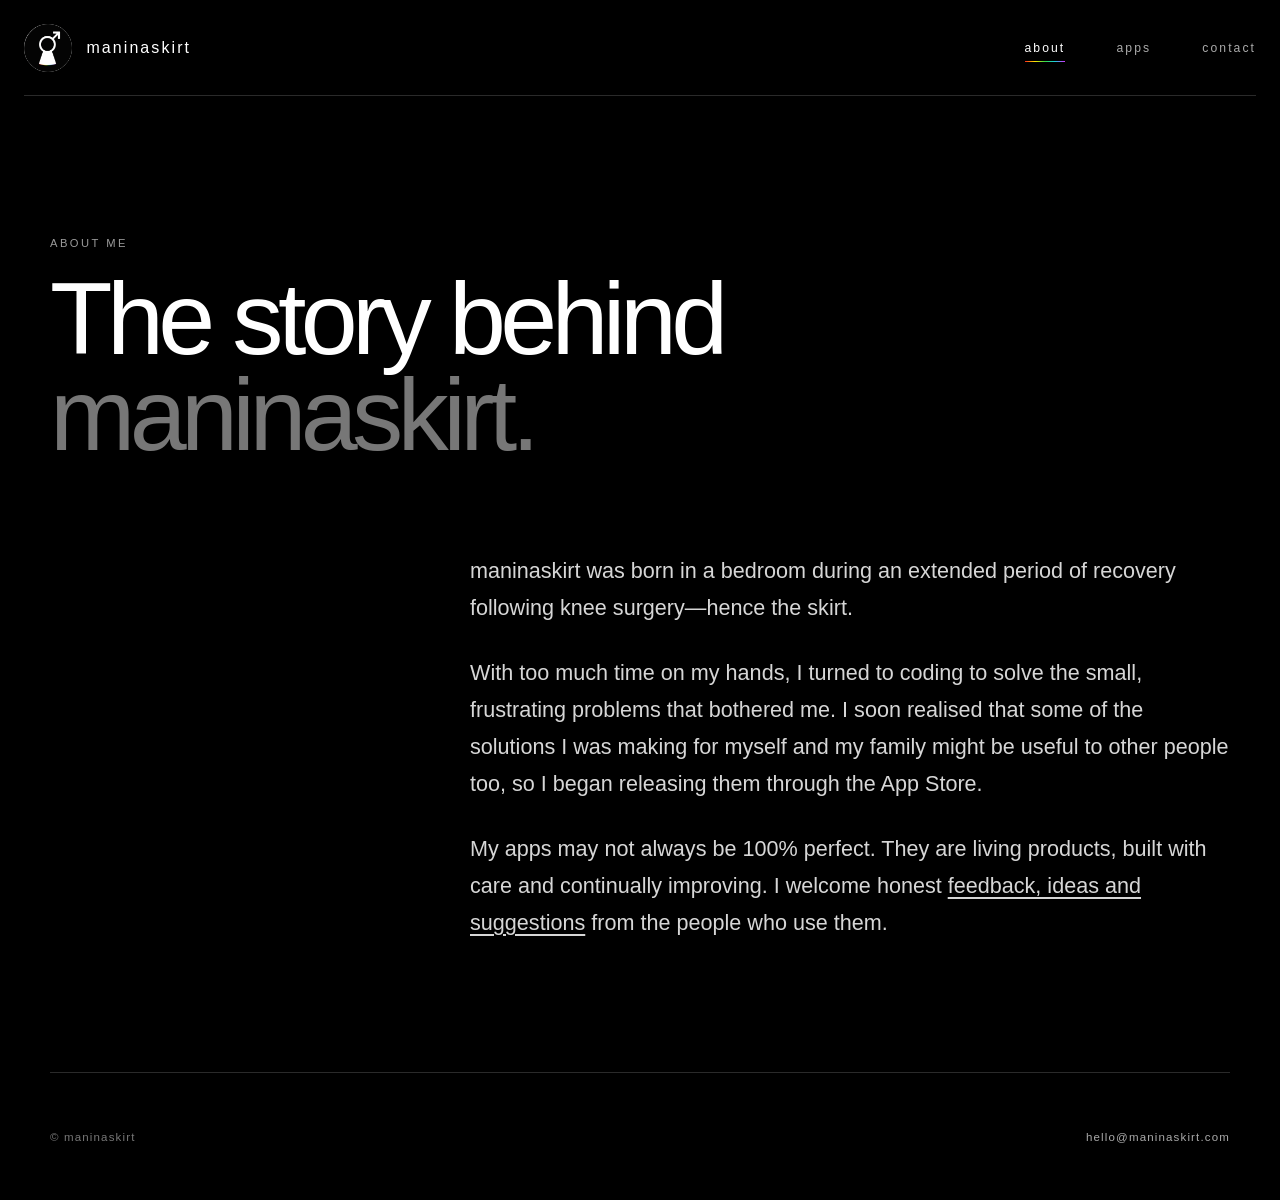
==== commit 8a5a43fe: "Simplify about page to origin story" ====
--- a/about/index.html
+++ b/about/index.html
@@ -23,92 +23,14 @@
     </header>
 
     <main>
-      <section class="hero page-shell">
-        <p class="eyebrow">doctor · clinical leader · product maker</p>
-        <h1>Clinical experience.<br><span>Digital curiosity.</span></h1>
-        <p class="hero-copy">I’m an experienced GP and clinical leader working where frontline care, technology and implementation meet. I turn real-world problems into thoughtful digital products—and help good ideas survive contact with busy clinical practice.</p>
-      </section>
-
-      <div class="page-shell">
-        <div class="rainbow-ribbon wide-ribbon" aria-hidden="true"></div>
-      </div>
-
-      <section class="intro-grid page-shell section-space" aria-labelledby="about-heading">
-        <div>
-          <p class="section-number">01</p>
-          <h2 id="about-heading">About me</h2>
-        </div>
-        <div class="prose large-prose">
+      <section class="hero page-shell about-story-page" aria-labelledby="about-heading">
+        <p class="eyebrow">about me</p>
+        <h1 id="about-heading">The story behind<br><span>maninaskirt.</span></h1>
+        <div class="prose large-prose about-story-copy">
           <p>maninaskirt was born in a bedroom during an extended period of recovery following knee surgery—hence the skirt.</p>
           <p>With too much time on my hands, I turned to coding to solve the small, frustrating problems that bothered me. I soon realised that some of the solutions I was making for myself and my family might be useful to other people too, so I began releasing them through the App Store.</p>
           <p>My apps may not always be 100% perfect. They are living products, built with care and continually improving. I welcome honest <a href="/contact/">feedback, ideas and suggestions</a> from the people who use them.</p>
-          <p>My perspective comes from years spent across a large surgery, urgent and out-of-hours care, 111, intermediate care, specialist services and unusual clinical environments. That breadth matters: technology only works when it understands the people, pressures and handovers around it.</p>
-          <p>Alongside clinical work, I have led digital change, contributed to national digital discussions, supported rapid service redesign and evaluated new technology through the lenses of clinical safety, usability and workflow.</p>
-          <p>I also build. From identifying a need and shaping the user experience to prototyping, debugging, testing and shipping, I enjoy the full path from an untidy problem to something useful in someone’s hand.</p>
         </div>
-      </section>
-
-      <section class="page-shell section-space" aria-labelledby="work-heading">
-        <div class="section-heading">
-          <div>
-            <p class="section-number">02</p>
-            <h2 id="work-heading">What I bring</h2>
-          </div>
-          <p>Experience on both sides of the screen.</p>
-        </div>
-
-        <div class="capability-grid">
-          <article class="capability-card">
-            <span>frontline</span>
-            <h3>Clinical context</h3>
-            <p>Broad general practice and urgent-care experience, with a practical understanding of prescribing, results, records, decision support, handover and human factors.</p>
-          </article>
-          <article class="capability-card">
-            <span>systems</span>
-            <h3>Digital health</h3>
-            <p>Clinical digital leadership in a large surgery, including implementation, workflow redesign, troubleshooting, staff engagement, supplier liaison and safer adoption.</p>
-          </article>
-          <article class="capability-card">
-            <span>delivery</span>
-            <h3>Product building</h3>
-            <p>Rapid prototyping, AI-assisted development, product design, testing, debugging, API integration and deployment—with honest boundaries around what technology can do.</p>
-          </article>
-        </div>
-      </section>
-
-      <section class="story-section section-space" aria-labelledby="story-heading">
-        <div class="page-shell">
-          <div class="section-heading">
-            <div>
-              <p class="section-number">03</p>
-              <h2 id="story-heading">The thread through it</h2>
-            </div>
-          </div>
-
-          <div class="story-list">
-            <article>
-              <p class="story-label">clinical leadership</p>
-              <h3>Seeing the whole service</h3>
-              <p>Leadership across practice, local services and professional representation has taught me to translate between frontline teams, decision-makers and technical suppliers.</p>
-            </article>
-            <article>
-              <p class="story-label">digital change</p>
-              <h3>Implementation, not just ideas</h3>
-              <p>I have worked on digital systems, national discussions and rapid service change, including during the pandemic and in a field-hospital setting. The difficult part is rarely the idea; it is making it safe, usable and workable.</p>
-            </article>
-            <article>
-              <p class="story-label">hands-on making</p>
-              <h3>From problem to product</h3>
-              <p>Building and releasing The Vault—and developing WardPad and other products—has given me direct experience of product decisions, iteration, privacy, testing, deployment and the reality of shipping.</p>
-            </article>
-          </div>
-        </div>
-      </section>
-
-      <section class="cta page-shell section-space">
-        <p class="eyebrow">see the work</p>
-        <h2>Products built around real needs.</h2>
-        <a class="text-link" href="/apps/">explore the apps <span aria-hidden="true">→</span></a>
       </section>
     </main>
 
--- a/styles.css
+++ b/styles.css
@@ -261,6 +261,19 @@
   font-size: clamp(1.05rem, 1.8vw, 1.35rem);
 }
 
+.about-story-page {
+  min-height: calc(100svh - 14rem);
+}
+
+.about-story-copy {
+  max-width: 760px;
+  margin: clamp(3rem, 7vw, 6rem) 0 0 auto;
+}
+
+.about-story-copy a {
+  text-underline-offset: 0.2em;
+}
+
 .section-heading {
   display: flex;
   align-items: flex-end;
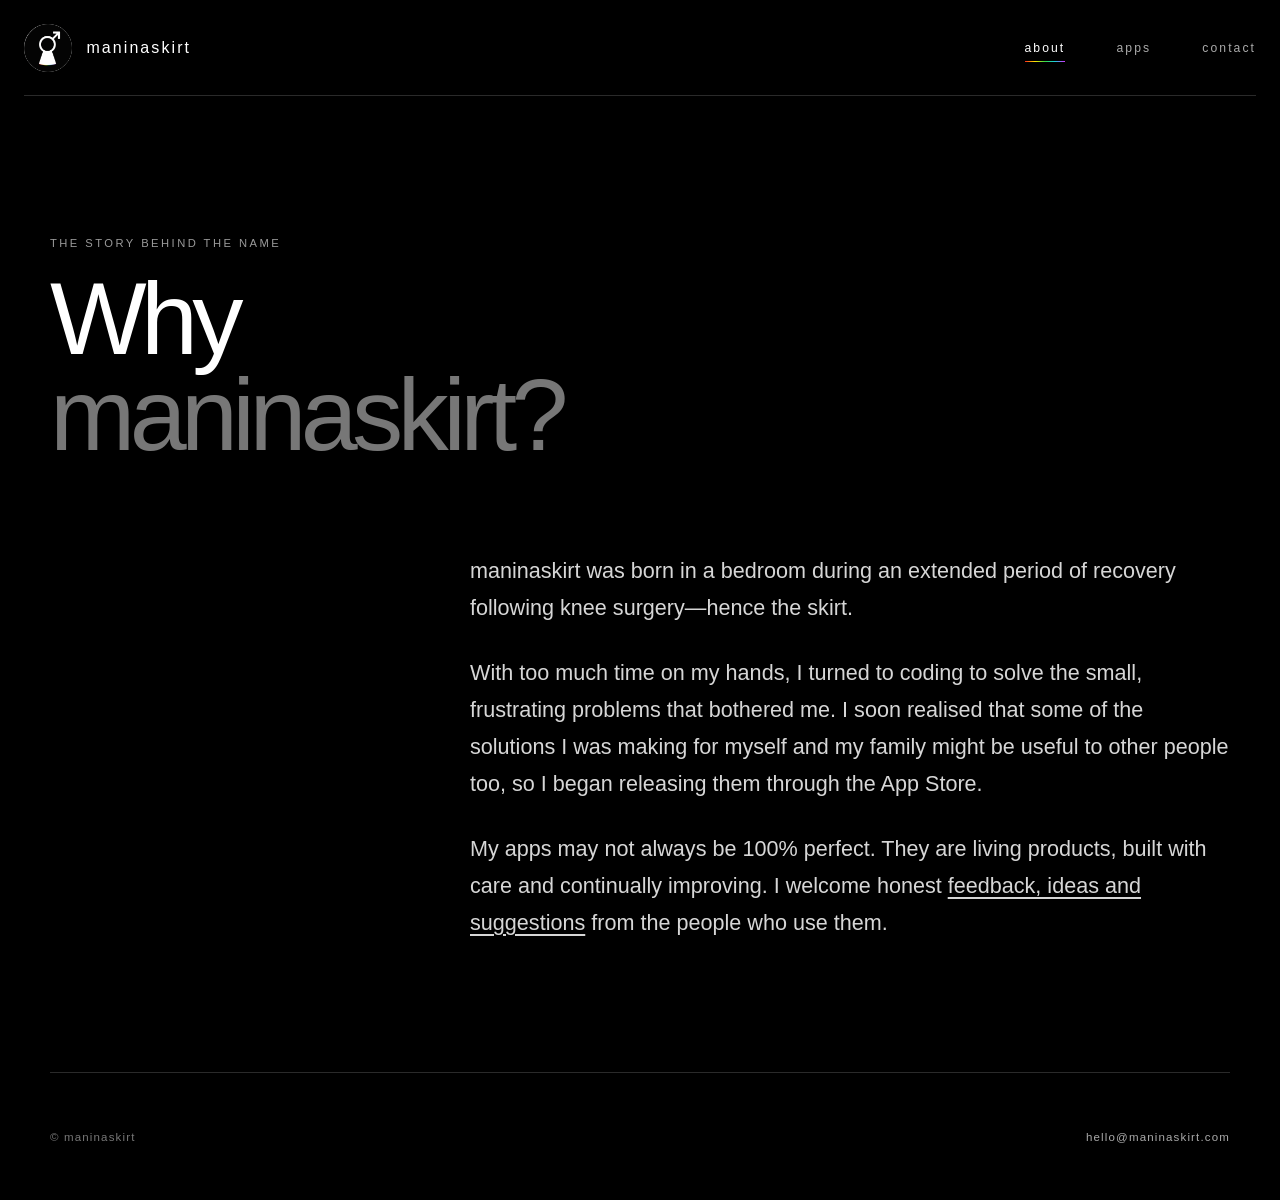
==== commit e11a70b3: "Retitle origin story page" ====
--- a/about/index.html
+++ b/about/index.html
@@ -5,7 +5,7 @@
     <meta name="viewport" content="width=device-width, initial-scale=1">
     <meta name="theme-color" content="#000000">
     <meta name="description" content="About Man in a Skirt — a GP, clinical leader and hands-on digital product maker.">
-    <title>About — maninaskirt</title>
+    <title>Why maninaskirt? — maninaskirt</title>
     <link rel="icon" href="/favicon.ico" sizes="any">
     <link rel="stylesheet" href="/styles.css">
   </head>
@@ -24,8 +24,8 @@
 
     <main>
       <section class="hero page-shell about-story-page" aria-labelledby="about-heading">
-        <p class="eyebrow">about me</p>
-        <h1 id="about-heading">The story behind<br><span>maninaskirt.</span></h1>
+        <p class="eyebrow">the story behind the name</p>
+        <h1 id="about-heading">Why<br><span>maninaskirt?</span></h1>
         <div class="prose large-prose about-story-copy">
           <p>maninaskirt was born in a bedroom during an extended period of recovery following knee surgery—hence the skirt.</p>
           <p>With too much time on my hands, I turned to coding to solve the small, frustrating problems that bothered me. I soon realised that some of the solutions I was making for myself and my family might be useful to other people too, so I began releasing them through the App Store.</p>
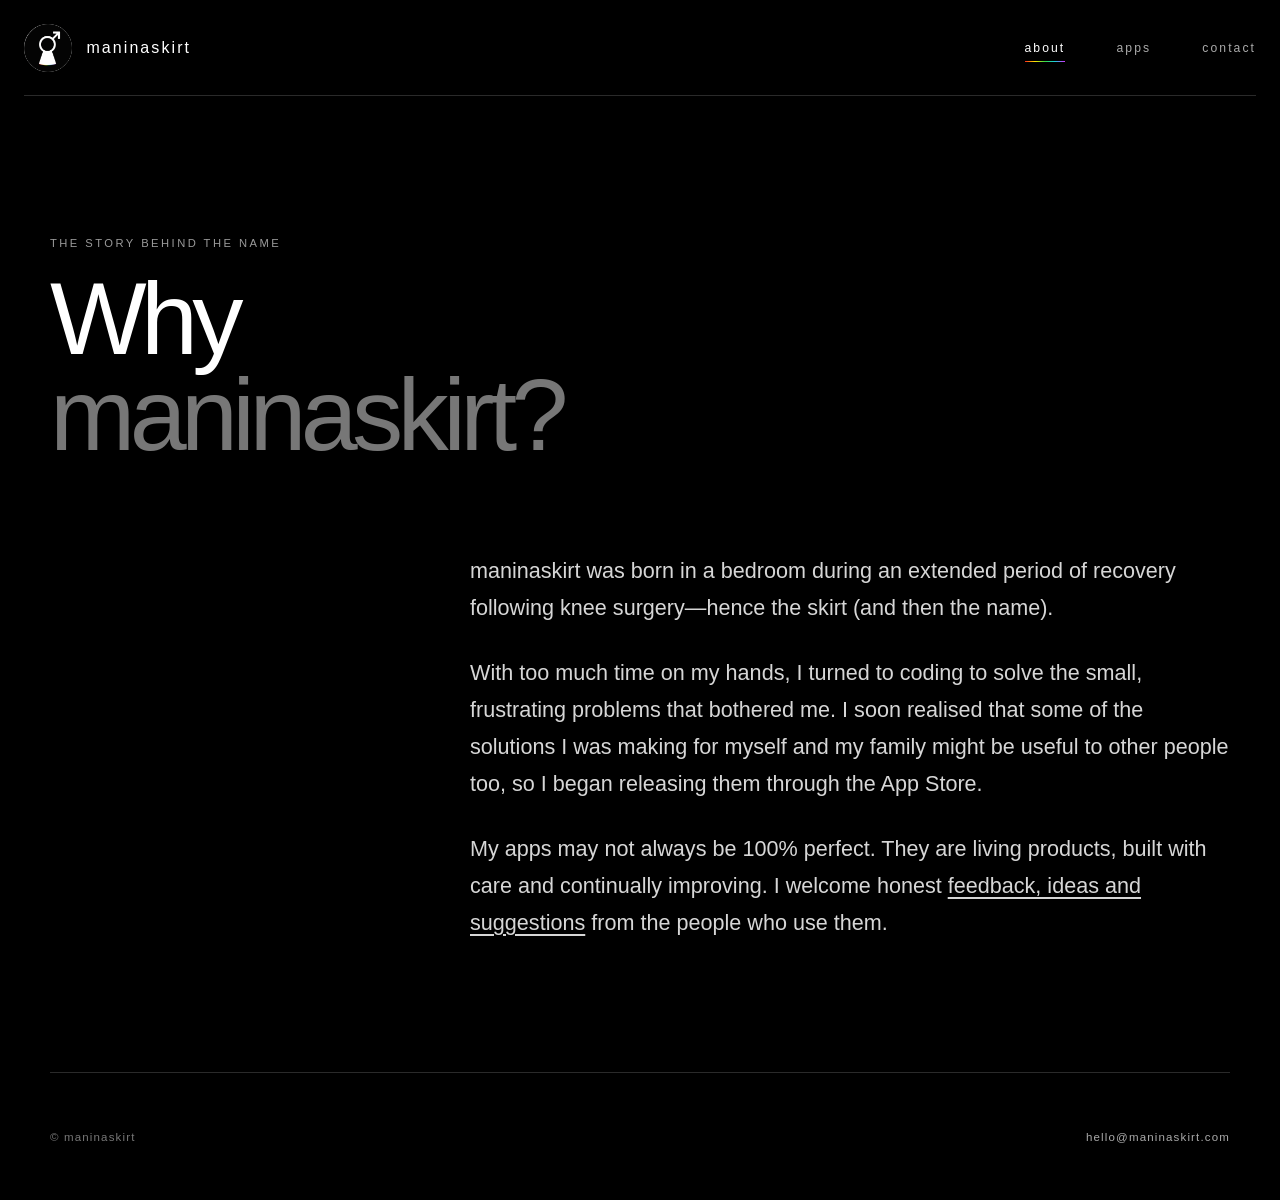
==== commit 24f9ea05: "Clarify maninaskirt name origin" ====
--- a/about/index.html
+++ b/about/index.html
@@ -27,7 +27,7 @@
         <p class="eyebrow">the story behind the name</p>
         <h1 id="about-heading">Why<br><span>maninaskirt?</span></h1>
         <div class="prose large-prose about-story-copy">
-          <p>maninaskirt was born in a bedroom during an extended period of recovery following knee surgery—hence the skirt.</p>
+          <p>maninaskirt was born in a bedroom during an extended period of recovery following knee surgery—hence the skirt (and then the name).</p>
           <p>With too much time on my hands, I turned to coding to solve the small, frustrating problems that bothered me. I soon realised that some of the solutions I was making for myself and my family might be useful to other people too, so I began releasing them through the App Store.</p>
           <p>My apps may not always be 100% perfect. They are living products, built with care and continually improving. I welcome honest <a href="/contact/">feedback, ideas and suggestions</a> from the people who use them.</p>
         </div>
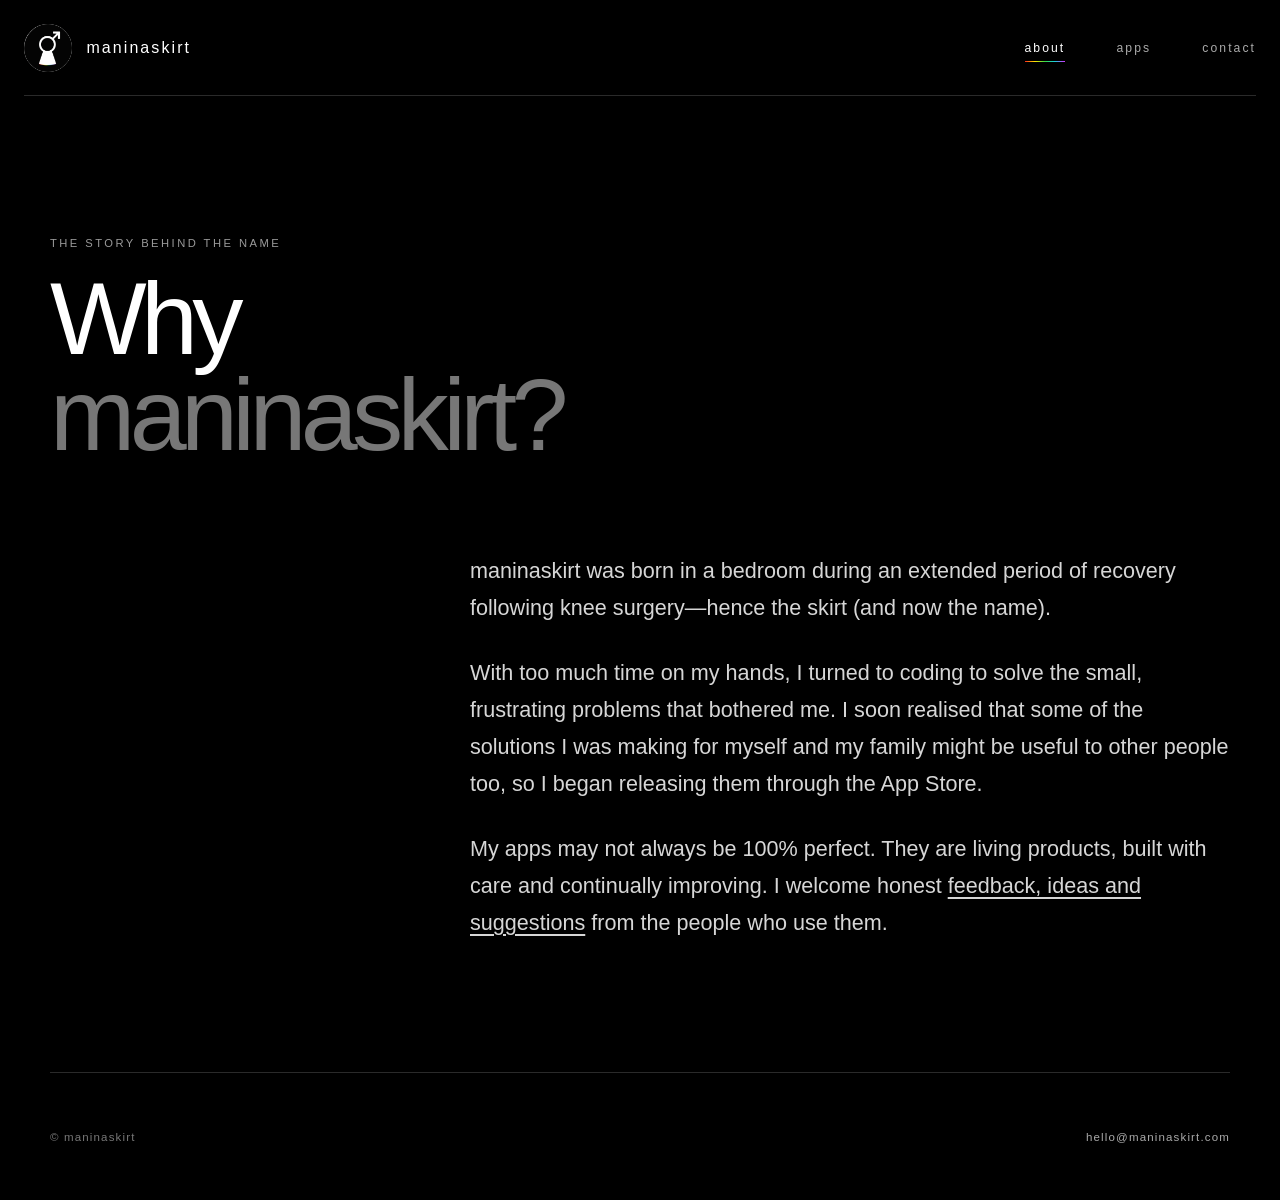
==== commit 82957822: "Refine maninaskirt origin wording" ====
--- a/about/index.html
+++ b/about/index.html
@@ -27,7 +27,7 @@
         <p class="eyebrow">the story behind the name</p>
         <h1 id="about-heading">Why<br><span>maninaskirt?</span></h1>
         <div class="prose large-prose about-story-copy">
-          <p>maninaskirt was born in a bedroom during an extended period of recovery following knee surgery—hence the skirt (and then the name).</p>
+          <p>maninaskirt was born in a bedroom during an extended period of recovery following knee surgery—hence the skirt (and now the name).</p>
           <p>With too much time on my hands, I turned to coding to solve the small, frustrating problems that bothered me. I soon realised that some of the solutions I was making for myself and my family might be useful to other people too, so I began releasing them through the App Store.</p>
           <p>My apps may not always be 100% perfect. They are living products, built with care and continually improving. I welcome honest <a href="/contact/">feedback, ideas and suggestions</a> from the people who use them.</p>
         </div>
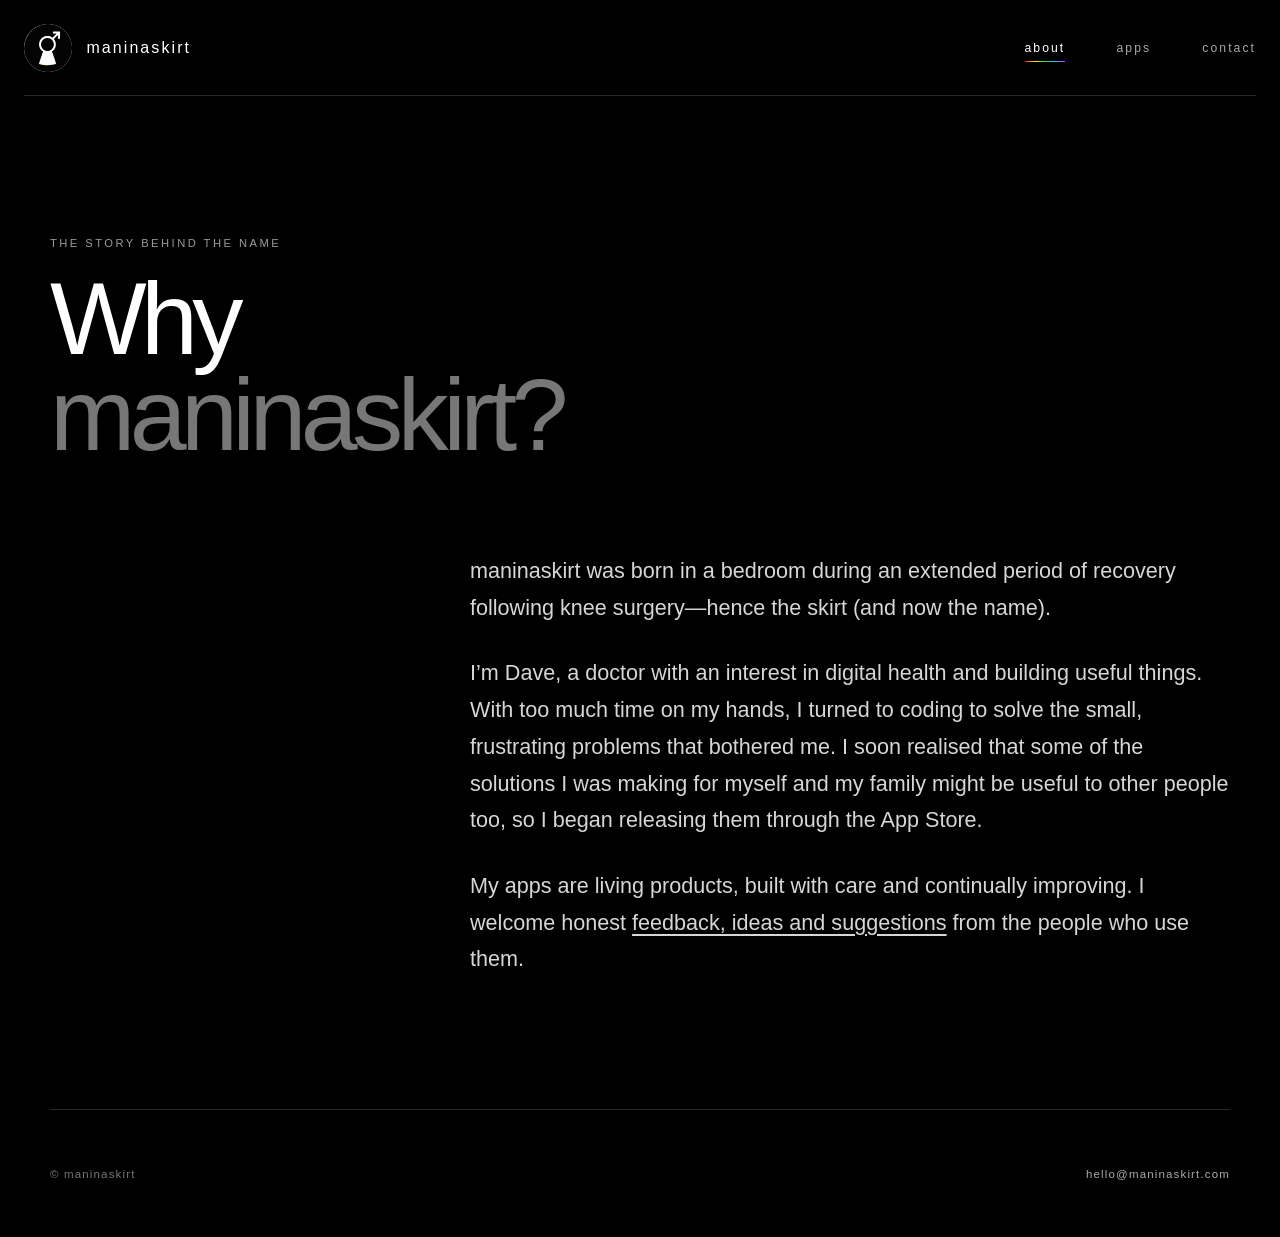
==== commit 75ef46fd: "Update maninaskirt story introduction" ====
--- a/about/index.html
+++ b/about/index.html
@@ -28,8 +28,8 @@
         <h1 id="about-heading">Why<br><span>maninaskirt?</span></h1>
         <div class="prose large-prose about-story-copy">
           <p>maninaskirt was born in a bedroom during an extended period of recovery following knee surgery—hence the skirt (and now the name).</p>
-          <p>With too much time on my hands, I turned to coding to solve the small, frustrating problems that bothered me. I soon realised that some of the solutions I was making for myself and my family might be useful to other people too, so I began releasing them through the App Store.</p>
-          <p>My apps may not always be 100% perfect. They are living products, built with care and continually improving. I welcome honest <a href="/contact/">feedback, ideas and suggestions</a> from the people who use them.</p>
+          <p>I’m Dave, a doctor with an interest in digital health and building useful things. With too much time on my hands, I turned to coding to solve the small, frustrating problems that bothered me. I soon realised that some of the solutions I was making for myself and my family might be useful to other people too, so I began releasing them through the App Store.</p>
+          <p>My apps are living products, built with care and continually improving. I welcome honest <a href="/contact/">feedback, ideas and suggestions</a> from the people who use them.</p>
         </div>
       </section>
     </main>
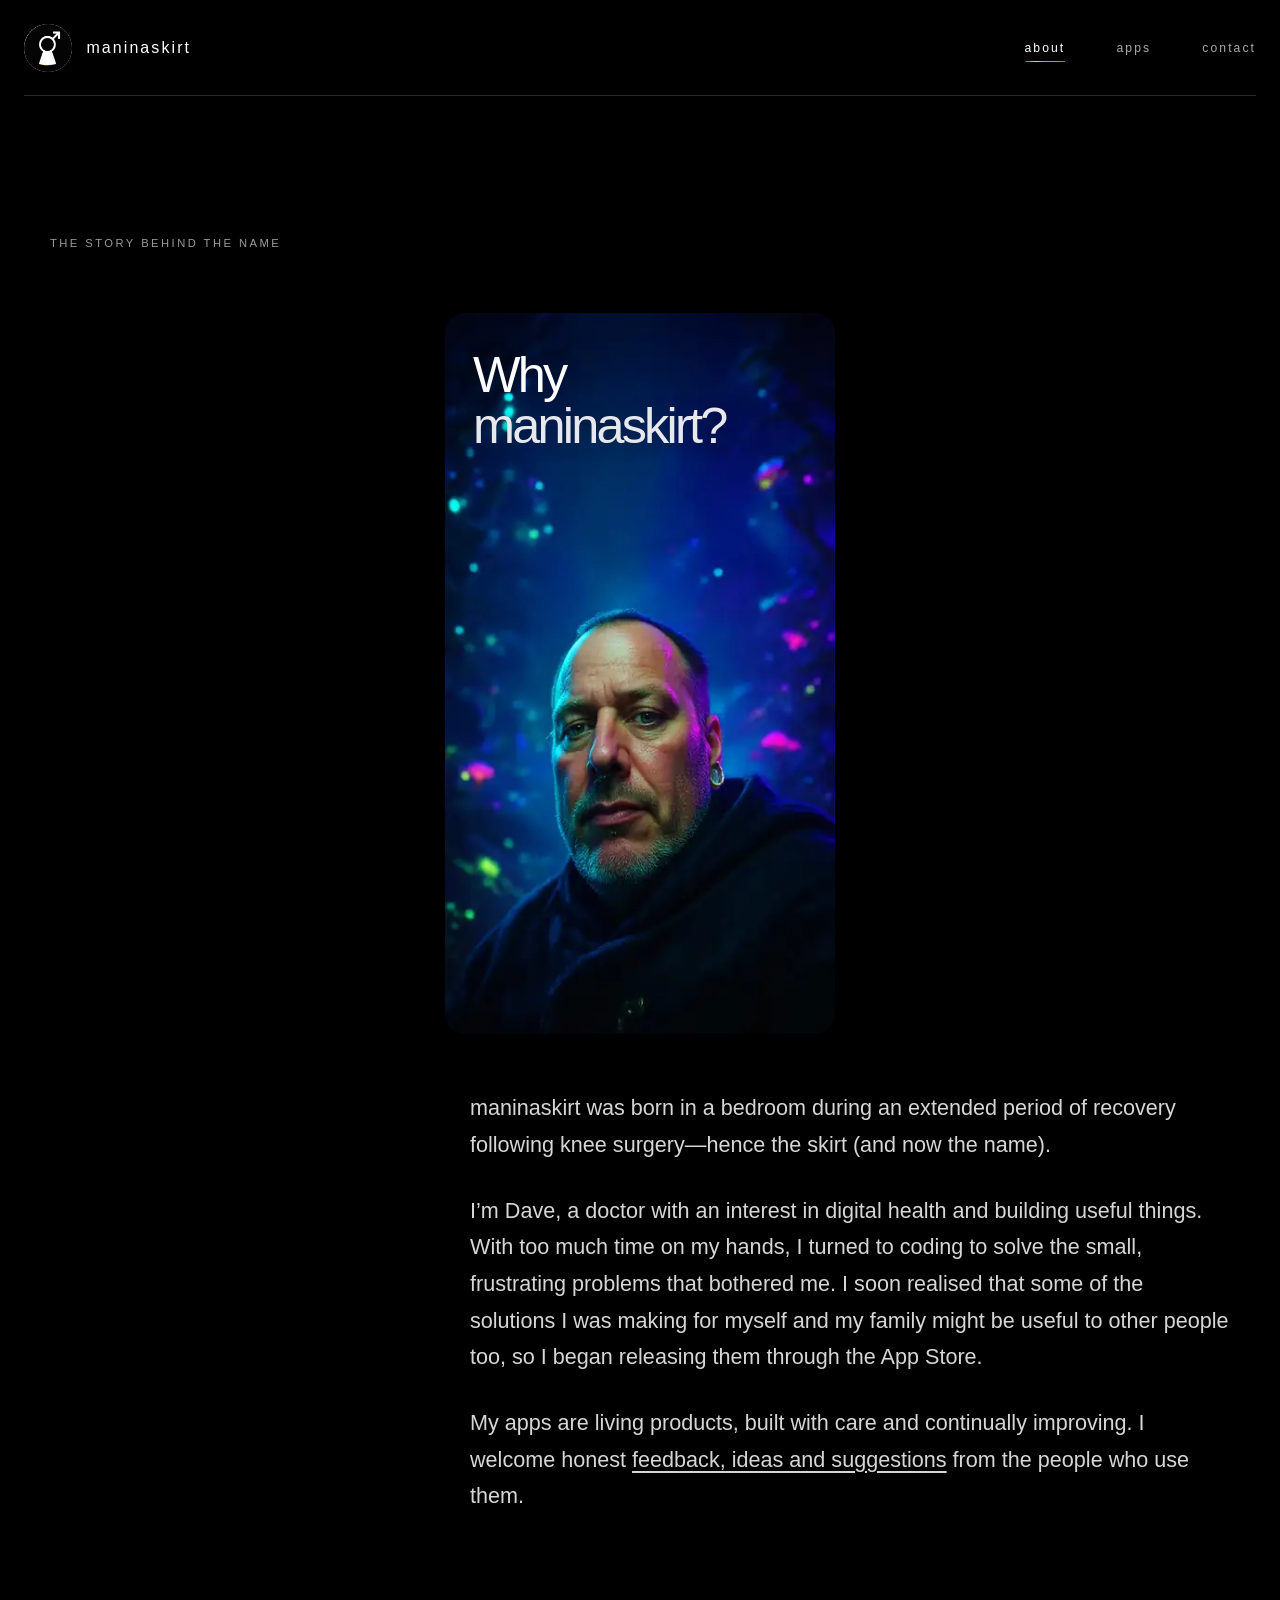
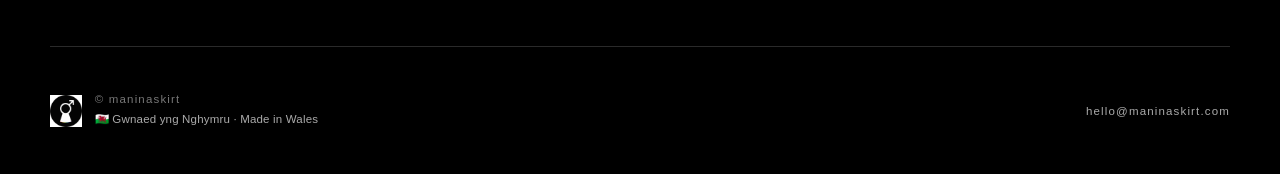
==== commit 188cbfc2: "Add About portrait and Welsh origin credit" ====
--- a/about/index.html
+++ b/about/index.html
@@ -25,7 +25,10 @@
     <main>
       <section class="hero page-shell about-story-page" aria-labelledby="about-heading">
         <p class="eyebrow">the story behind the name</p>
-        <h1 id="about-heading">Why<br><span>maninaskirt?</span></h1>
+        <figure class="about-portrait">
+          <img src="/assets/about-portrait.webp" width="420" height="777" alt="Portrait of Dave in atmospheric blue, cyan and magenta lighting">
+          <h1 id="about-heading">Why<br><span>maninaskirt?</span></h1>
+        </figure>
         <div class="prose large-prose about-story-copy">
           <p>maninaskirt was born in a bedroom during an extended period of recovery following knee surgery—hence the skirt (and now the name).</p>
           <p>I’m Dave, a doctor with an interest in digital health and building useful things. With too much time on my hands, I turned to coding to solve the small, frustrating problems that bothered me. I soon realised that some of the solutions I was making for myself and my family might be useful to other people too, so I began releasing them through the App Store.</p>
@@ -35,7 +38,7 @@
     </main>
 
     <footer class="site-footer page-shell">
-      <span>© maninaskirt</span>
+      <div class="footer-identity"><a class="footer-mark" href="/" aria-label="maninaskirt home"><img src="/assets/logo.png" width="32" height="32" alt=""></a><div><span>© maninaskirt</span><span class="origin-credit"><span aria-hidden="true">🏴󠁧󠁢󠁷󠁬󠁳󠁿</span> <span lang="cy">Gwnaed yng Nghymru</span> · Made in Wales</span></div></div>
       <a href="mailto:hello@maninaskirt.com">hello@maninaskirt.com</a>
     </footer>
   </body>
--- a/styles.css
+++ b/styles.css
@@ -935,3 +935,71 @@
     transition: none !important;
   }
 }
+
+
+/* maninaskirt about portrait and released Destination Board */
+.about-portrait {
+  position: relative;
+  width: min(100%, 390px);
+  margin: clamp(2.5rem, 5vw, 4rem) auto 0;
+  overflow: hidden;
+  border-radius: 1.25rem;
+  background: #061329;
+  isolation: isolate;
+}
+
+.about-portrait img {
+  display: block;
+  width: 100%;
+  height: auto;
+}
+
+.about-portrait h1 {
+  position: absolute;
+  z-index: 1;
+  top: clamp(1.5rem, 4vw, 2.25rem);
+  left: clamp(1.25rem, 4vw, 1.75rem);
+  right: 0.75rem;
+  margin: 0;
+  font-size: clamp(2.35rem, 6vw, 3.15rem);
+  font-weight: 250;
+  line-height: 1.02;
+  letter-spacing: -0.055em;
+  text-shadow: 0 2px 20px rgba(0, 0, 0, .3);
+}
+
+.about-portrait h1 span {
+  color: #e6e8ed;
+}
+
+.about-story-copy {
+  margin-top: clamp(2.4rem, 5vw, 3.5rem);
+}
+
+.featured-app-secondary {
+  margin-top: clamp(4rem, 8vw, 6rem);
+  border-top: 1px solid var(--line);
+  padding-top: clamp(4rem, 8vw, 6rem);
+}
+
+.featured-app-secondary .concept-panel {
+  min-height: 260px;
+  margin-top: 0;
+}
+
+@media (max-width: 620px) {
+  .about-portrait {
+    width: min(100%, 350px);
+  }
+
+  .about-portrait h1 {
+    font-size: clamp(2.15rem, 10vw, 2.8rem);
+  }
+}
+
+/* Welsh-first origin credit */
+.footer-identity { display: flex; align-items: center; gap: 0.8rem; }
+.footer-mark img { display: block; width: 32px; height: 32px; }
+.origin-credit { display: block; margin-top: 0.35rem; color: #aaa; font-size: 0.72rem; line-height: 1.6; letter-spacing: 0.015em; }
+.landing-origin { margin-top: 2rem; text-align: center; }
+@media (max-width: 620px) { .site-footer { padding-top: 1.5rem; padding-bottom: 1.5rem; } }
